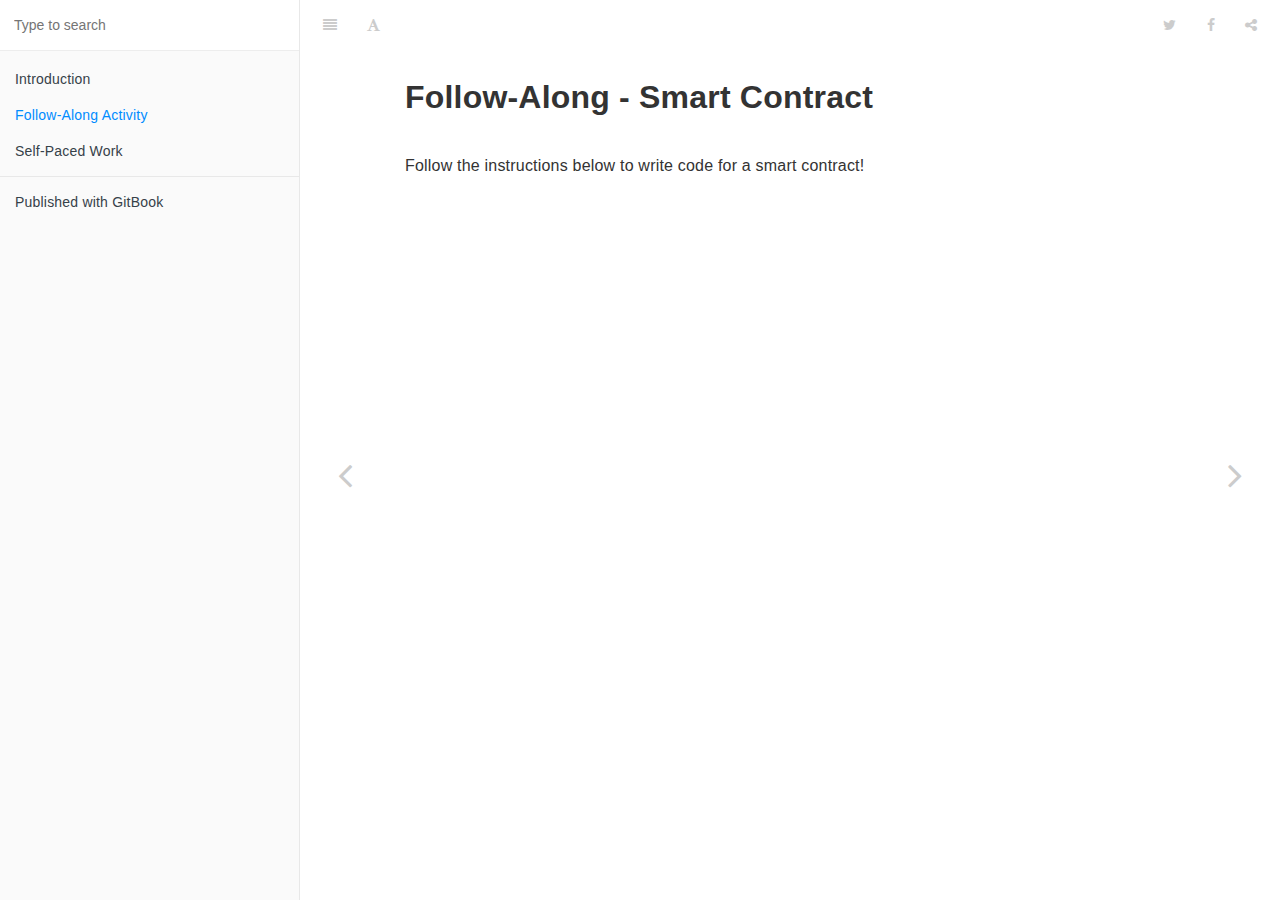
==== FollowAlong.html @ 3a4f3ade "Update gitbook 2022-05-25 12:16:59" ====
<!DOCTYPE HTML>
<html lang="" >
    <head>
        <meta charset="UTF-8">
        <meta content="text/html; charset=utf-8" http-equiv="Content-Type">
        <title>Follow-Along Activity · GitBook</title>
        <meta http-equiv="X-UA-Compatible" content="IE=edge" />
        <meta name="description" content="">
        <meta name="generator" content="GitBook 3.2.3">
        
        
        
    
    <link rel="stylesheet" href="gitbook/style.css">

    
            
                
                <link rel="stylesheet" href="gitbook/gitbook-plugin-highlight/website.css">
                
            
                
                <link rel="stylesheet" href="gitbook/gitbook-plugin-search/search.css">
                
            
                
                <link rel="stylesheet" href="gitbook/gitbook-plugin-fontsettings/website.css">
                
            
        

    

    
        
        <link rel="stylesheet" href="styles/website.css">
        
    
        
    
        
    
        
    
        
    
        
    

        
    
    
    <meta name="HandheldFriendly" content="true"/>
    <meta name="viewport" content="width=device-width, initial-scale=1, user-scalable=no">
    <meta name="apple-mobile-web-app-capable" content="yes">
    <meta name="apple-mobile-web-app-status-bar-style" content="black">
    <link rel="apple-touch-icon-precomposed" sizes="152x152" href="gitbook/images/apple-touch-icon-precomposed-152.png">
    <link rel="shortcut icon" href="gitbook/images/favicon.ico" type="image/x-icon">

    
    <link rel="next" href="SelfPacedWork.html" />
    
    
    <link rel="prev" href="./" />
    

    </head>
    <body>
        
<div class="book">
    <div class="book-summary">
        
            
<div id="book-search-input" role="search">
    <input type="text" placeholder="Type to search" />
</div>

            
                <nav role="navigation">
                


<ul class="summary">
    
    

    

    
        
        
    
        <li class="chapter " data-level="1.1" data-path="./">
            
                <a href="./">
            
                    
                    Introduction
            
                </a>
            

            
        </li>
    
        <li class="chapter active" data-level="1.2" data-path="FollowAlong.html">
            
                <a href="FollowAlong.html">
            
                    
                    Follow-Along Activity
            
                </a>
            

            
        </li>
    
        <li class="chapter " data-level="1.3" data-path="SelfPacedWork.html">
            
                <a href="SelfPacedWork.html">
            
                    
                    Self-Paced Work
            
                </a>
            

            
        </li>
    

    

    <li class="divider"></li>

    <li>
        <a href="https://www.gitbook.com" target="blank" class="gitbook-link">
            Published with GitBook
        </a>
    </li>
</ul>


                </nav>
            
        
    </div>

    <div class="book-body">
        
            <div class="body-inner">
                
                    

<div class="book-header" role="navigation">
    

    <!-- Title -->
    <h1>
        <i class="fa fa-circle-o-notch fa-spin"></i>
        <a href="." >Follow-Along Activity</a>
    </h1>
</div>




                    <div class="page-wrapper" tabindex="-1" role="main">
                        <div class="page-inner">
                            
<div id="book-search-results">
    <div class="search-noresults">
    
                                <section class="normal markdown-section">
                                
                                <h1 id="follow-along---smart-contract">Follow-Along - Smart Contract</h1>
<p>Follow the instructions below to write code for a smart contract!</p>

                                
                                </section>
                            
    </div>
    <div class="search-results">
        <div class="has-results">
            
            <h1 class="search-results-title"><span class='search-results-count'></span> results matching "<span class='search-query'></span>"</h1>
            <ul class="search-results-list"></ul>
            
        </div>
        <div class="no-results">
            
            <h1 class="search-results-title">No results matching "<span class='search-query'></span>"</h1>
            
        </div>
    </div>
</div>

                        </div>
                    </div>
                
            </div>

            
                
                <a href="./" class="navigation navigation-prev " aria-label="Previous page: Introduction">
                    <i class="fa fa-angle-left"></i>
                </a>
                
                
                <a href="SelfPacedWork.html" class="navigation navigation-next " aria-label="Next page: Self-Paced Work">
                    <i class="fa fa-angle-right"></i>
                </a>
                
            
        
    </div>

    <script>
        var gitbook = gitbook || [];
        gitbook.push(function() {
            gitbook.page.hasChanged({"page":{"title":"Follow-Along Activity","level":"1.2","depth":1,"next":{"title":"Self-Paced Work","level":"1.3","depth":1,"path":"SelfPacedWork.md","ref":"SelfPacedWork.md","articles":[]},"previous":{"title":"Introduction","level":"1.1","depth":1,"path":"StudentDesc.md","ref":"StudentDesc.md","articles":[]},"dir":"ltr"},"config":{"gitbook":"*","theme":"default","variables":{},"plugins":[],"pluginsConfig":{"highlight":{},"search":{},"lunr":{"maxIndexSize":1000000,"ignoreSpecialCharacters":false},"sharing":{"facebook":true,"twitter":true,"google":false,"weibo":false,"instapaper":false,"vk":false,"all":["facebook","google","twitter","weibo","instapaper"]},"fontsettings":{"theme":"white","family":"sans","size":2},"theme-default":{"styles":{"website":"styles/website.css","pdf":"styles/pdf.css","epub":"styles/epub.css","mobi":"styles/mobi.css","ebook":"styles/ebook.css","print":"styles/print.css"},"showLevel":false}},"structure":{"langs":"LANGS.md","readme":"StudentDesc.md","glossary":"GLOSSARY.md","summary":"SUMMARY.md"},"pdf":{"pageNumbers":true,"fontSize":12,"fontFamily":"Arial","paperSize":"a4","chapterMark":"pagebreak","pageBreaksBefore":"/","margin":{"right":62,"left":62,"top":56,"bottom":56}},"styles":{"website":"styles/website.css","pdf":"styles/pdf.css","epub":"styles/epub.css","mobi":"styles/mobi.css","ebook":"styles/ebook.css","print":"styles/print.css"}},"file":{"path":"FollowAlong.md","mtime":"2022-05-25T12:16:29.668Z","type":"markdown"},"gitbook":{"version":"3.2.3","time":"2022-05-25T12:16:58.258Z"},"basePath":".","book":{"language":""}});
        });
    </script>
</div>

        
    <script src="gitbook/gitbook.js"></script>
    <script src="gitbook/theme.js"></script>
    
        
        <script src="gitbook/gitbook-plugin-search/search-engine.js"></script>
        
    
        
        <script src="gitbook/gitbook-plugin-search/search.js"></script>
        
    
        
        <script src="gitbook/gitbook-plugin-lunr/lunr.min.js"></script>
        
    
        
        <script src="gitbook/gitbook-plugin-lunr/search-lunr.js"></script>
        
    
        
        <script src="gitbook/gitbook-plugin-sharing/buttons.js"></script>
        
    
        
        <script src="gitbook/gitbook-plugin-fontsettings/fontsettings.js"></script>
        
    

    </body>
</html>
---- gitbook/gitbook-plugin-highlight/website.css ----
.book .book-body .page-wrapper .page-inner section.normal pre,
.book .book-body .page-wrapper .page-inner section.normal code {
  /* http://jmblog.github.com/color-themes-for-google-code-highlightjs */
  /* Tomorrow Comment */
  /* Tomorrow Red */
  /* Tomorrow Orange */
  /* Tomorrow Yellow */
  /* Tomorrow Green */
  /* Tomorrow Aqua */
  /* Tomorrow Blue */
  /* Tomorrow Purple */
}
.book .book-body .page-wrapper .page-inner section.normal pre .hljs-comment,
.book .book-body .page-wrapper .page-inner section.normal code .hljs-comment,
.book .book-body .page-wrapper .page-inner section.normal pre .hljs-title,
.book .book-body .page-wrapper .page-inner section.normal code .hljs-title {
  color: #8e908c;
}
.book .book-body .page-wrapper .page-inner section.normal pre .hljs-variable,
.book .book-body .page-wrapper .page-inner section.normal code .hljs-variable,
.book .book-body .page-wrapper .page-inner section.normal pre .hljs-attribute,
.book .book-body .page-wrapper .page-inner section.normal code .hljs-attribute,
.book .book-body .page-wrapper .page-inner section.normal pre .hljs-tag,
.book .book-body .page-wrapper .page-inner section.normal code .hljs-tag,
.book .book-body .page-wrapper .page-inner section.normal pre .hljs-regexp,
.book .book-body .page-wrapper .page-inner section.normal code .hljs-regexp,
.book .book-body .page-wrapper .page-inner section.normal pre .hljs-deletion,
.book .book-body .page-wrapper .page-inner section.normal code .hljs-deletion,
.book .book-body .page-wrapper .page-inner section.normal pre .ruby .hljs-constant,
.book .book-body .page-wrapper .page-inner section.normal code .ruby .hljs-constant,
.book .book-body .page-wrapper .page-inner section.normal pre .xml .hljs-tag .hljs-title,
.book .book-body .page-wrapper .page-inner section.normal code .xml .hljs-tag .hljs-title,
.book .book-body .page-wrapper .page-inner section.normal pre .xml .hljs-pi,
.book .book-body .page-wrapper .page-inner section.normal code .xml .hljs-pi,
.book .book-body .page-wrapper .page-inner section.normal pre .xml .hljs-doctype,
.book .book-body .page-wrapper .page-inner section.normal code .xml .hljs-doctype,
.book .book-body .page-wrapper .page-inner section.normal pre .html .hljs-doctype,
.book .book-body .page-wrapper .page-inner section.normal code .html .hljs-doctype,
.book .book-body .page-wrapper .page-inner section.normal pre .css .hljs-id,
.book .book-body .page-wrapper .page-inner section.normal code .css .hljs-id,
.book .book-body .page-wrapper .page-inner section.normal pre .css .hljs-class,
.book .book-body .page-wrapper .page-inner section.normal code .css .hljs-class,
.book .book-body .page-wrapper .page-inner section.normal pre .css .hljs-pseudo,
.book .book-body .page-wrapper .page-inner section.normal code .css .hljs-pseudo {
  color: #c82829;
}
.book .book-body .page-wrapper .page-inner section.normal pre .hljs-number,
.book .book-body .page-wrapper .page-inner section.normal code .hljs-number,
.book .book-body .page-wrapper .page-inner section.normal pre .hljs-preprocessor,
.book .book-body .page-wrapper .page-inner section.normal code .hljs-preprocessor,
.book .book-body .page-wrapper .page-inner section.normal pre .hljs-pragma,
.book .book-body .page-wrapper .page-inner section.normal code .hljs-pragma,
.book .book-body .page-wrapper .page-inner section.normal pre .hljs-built_in,
.book .book-body .page-wrapper .page-inner section.normal code .hljs-built_in,
.book .book-body .page-wrapper .page-inner section.normal pre .hljs-literal,
.book .book-body .page-wrapper .page-inner section.normal code .hljs-literal,
.book .book-body .page-wrapper .page-inner section.normal pre .hljs-params,
.book .book-body .page-wrapper .page-inner section.normal code .hljs-params,
.book .book-body .page-wrapper .page-inner section.normal pre .hljs-constant,
.book .book-body .page-wrapper .page-inner section.normal code .hljs-constant {
  color: #f5871f;
}
.book .book-body .page-wrapper .page-inner section.normal pre .ruby .hljs-class .hljs-title,
.book .book-body .page-wrapper .page-inner section.normal code .ruby .hljs-class .hljs-title,
.book .book-body .page-wrapper .page-inner section.normal pre .css .hljs-rules .hljs-attribute,
.book .book-body .page-wrapper .page-inner section.normal code .css .hljs-rules .hljs-attribute {
  color: #eab700;
}
.book .book-body .page-wrapper .page-inner section.normal pre .hljs-string,
.book .book-body .page-wrapper .page-inner section.normal code .hljs-string,
.book .book-body .page-wrapper .page-inner section.normal pre .hljs-value,
.book .book-body .page-wrapper .page-inner section.normal code .hljs-value,
.book .book-body .page-wrapper .page-inner section.normal pre .hljs-inheritance,
.book .book-body .page-wrapper .page-inner section.normal code .hljs-inheritance,
.book .book-body .page-wrapper .page-inner section.normal pre .hljs-header,
.book .book-body .page-wrapper .page-inner section.normal code .hljs-header,
.book .book-body .page-wrapper .page-inner section.normal pre .hljs-addition,
.book .book-body .page-wrapper .page-inner section.normal code .hljs-addition,
.book .book-body .page-wrapper .page-inner section.normal pre .ruby .hljs-symbol,
.book .book-body .page-wrapper .page-inner section.normal code .ruby .hljs-symbol,
.book .book-body .page-wrapper .page-inner section.normal pre .xml .hljs-cdata,
.book .book-body .page-wrapper .page-inner section.normal code .xml .hljs-cdata {
  color: #718c00;
}
.book .book-body .page-wrapper .page-inner section.normal pre .css .hljs-hexcolor,
.book .book-body .page-wrapper .page-inner section.normal code .css .hljs-hexcolor {
  color: #3e999f;
}
.book .book-body .page-wrapper .page-inner section.normal pre .hljs-function,
.book .book-body .page-wrapper .page-inner section.normal code .hljs-function,
.book .book-body .page-wrapper .page-inner section.normal pre .python .hljs-decorator,
.book .book-body .page-wrapper .page-inner section.normal code .python .hljs-decorator,
.book .book-body .page-wrapper .page-inner section.normal pre .python .hljs-title,
.book .book-body .page-wrapper .page-inner section.normal code .python .hljs-title,
.book .book-body .page-wrapper .page-inner section.normal pre .ruby .hljs-function .hljs-title,
.book .book-body .page-wrapper .page-inner section.normal code .ruby .hljs-function .hljs-title,
.book .book-body .page-wrapper .page-inner section.normal pre .ruby .hljs-title .hljs-keyword,
.book .book-body .page-wrapper .page-inner section.normal code .ruby .hljs-title .hljs-keyword,
.book .book-body .page-wrapper .page-inner section.normal pre .perl .hljs-sub,
.book .book-body .page-wrapper .page-inner section.normal code .perl .hljs-sub,
.book .book-body .page-wrapper .page-inner section.normal pre .javascript .hljs-title,
.book .book-body .page-wrapper .page-inner section.normal code .javascript .hljs-title,
.book .book-body .page-wrapper .page-inner section.normal pre .coffeescript .hljs-title,
.book .book-body .page-wrapper .page-inner section.normal code .coffeescript .hljs-title {
  color: #4271ae;
}
.book .book-body .page-wrapper .page-inner section.normal pre .hljs-keyword,
.book .book-body .page-wrapper .page-inner section.normal code .hljs-keyword,
.book .book-body .page-wrapper .page-inner section.normal pre .javascript .hljs-function,
.book .book-body .page-wrapper .page-inner section.normal code .javascript .hljs-function {
  color: #8959a8;
}
.book .book-body .page-wrapper .page-inner section.normal pre .hljs,
.book .book-body .page-wrapper .page-inner section.normal code .hljs {
  display: block;
  background: white;
  color: #4d4d4c;
  padding: 0.5em;
}
.book .book-body .page-wrapper .page-inner section.normal pre .coffeescript .javascript,
.book .book-body .page-wrapper .page-inner section.normal code .coffeescript .javascript,
.book .book-body .page-wrapper .page-inner section.normal pre .javascript .xml,
.book .book-body .page-wrapper .page-inner section.normal code .javascript .xml,
.book .book-body .page-wrapper .page-inner section.normal pre .tex .hljs-formula,
.book .book-body .page-wrapper .page-inner section.normal code .tex .hljs-formula,
.book .book-body .page-wrapper .page-inner section.normal pre .xml .javascript,
.book .book-body .page-wrapper .page-inner section.normal code .xml .javascript,
.book .book-body .page-wrapper .page-inner section.normal pre .xml .vbscript,
.book .book-body .page-wrapper .page-inner section.normal code .xml .vbscript,
.book .book-body .page-wrapper .page-inner section.normal pre .xml .css,
.book .book-body .page-wrapper .page-inner section.normal code .xml .css,
.book .book-body .page-wrapper .page-inner section.normal pre .xml .hljs-cdata,
.book .book-body .page-wrapper .page-inner section.normal code .xml .hljs-cdata {
  opacity: 0.5;
}
.book.color-theme-1 .book-body .page-wrapper .page-inner section.normal pre,
.book.color-theme-1 .book-body .page-wrapper .page-inner section.normal code {
  /*

Orginal Style from ethanschoonover.com/solarized (c) Jeremy Hull <sourdrums@gmail.com>

*/
  /* Solarized Green */
  /* Solarized Cyan */
  /* Solarized Blue */
  /* Solarized Yellow */
  /* Solarized Orange */
  /* Solarized Red */
  /* Solarized Violet */
}
.book.color-theme-1 .book-body .page-wrapper .page-inner section.normal pre .hljs,
.book.color-theme-1 .book-body .page-wrapper .page-inner section.normal code .hljs {
  display: block;
  padding: 0.5em;
  background: #fdf6e3;
  color: #657b83;
}
.book.color-theme-1 .book-body .page-wrapper .page-inner section.normal pre .hljs-comment,
.book.color-theme-1 .book-body .page-wrapper .page-inner section.normal code .hljs-comment,
.book.color-theme-1 .book-body .page-wrapper .page-inner section.normal pre .hljs-template_comment,
.book.color-theme-1 .book-body .page-wrapper .page-inner section.normal code .hljs-template_comment,
.book.color-theme-1 .book-body .page-wrapper .page-inner section.normal pre .diff .hljs-header,
.book.color-theme-1 .book-body .page-wrapper .page-inner section.normal code .diff .hljs-header,
.book.color-theme-1 .book-body .page-wrapper .page-inner section.normal pre .hljs-doctype,
.book.color-theme-1 .book-body .page-wrapper .page-inner section.normal code .hljs-doctype,
.book.color-theme-1 .book-body .page-wrapper .page-inner section.normal pre .hljs-pi,
.book.color-theme-1 .book-body .page-wrapper .page-inner section.normal code .hljs-pi,
.book.color-theme-1 .book-body .page-wrapper .page-inner section.normal pre .lisp .hljs-string,
.book.color-theme-1 .book-body .page-wrapper .page-inner section.normal code .lisp .hljs-string,
.book.color-theme-1 .book-body .page-wrapper .page-inner section.normal pre .hljs-javadoc,
.book.color-theme-1 .book-body .page-wrapper .page-inner section.normal code .hljs-javadoc {
  color: #93a1a1;
}
.book.color-theme-1 .book-body .page-wrapper .page-inner section.normal pre .hljs-keyword,
.book.color-theme-1 .book-body .page-wrapper .page-inner section.normal code .hljs-keyword,
.book.color-theme-1 .book-body .page-wrapper .page-inner section.normal pre .hljs-winutils,
.book.color-theme-1 .book-body .page-wrapper .page-inner section.normal code .hljs-winutils,
.book.color-theme-1 .book-body .page-wrapper .page-inner section.normal pre .method,
.book.color-theme-1 .book-body .page-wrapper .page-inner section.normal code .method,
.book.color-theme-1 .book-body .page-wrapper .page-inner section.normal pre .hljs-addition,
.book.color-theme-1 .book-body .page-wrapper .page-inner section.normal code .hljs-addition,
.book.color-theme-1 .book-body .page-wrapper .page-inner section.normal pre .css .hljs-tag,
.book.color-theme-1 .book-body .page-wrapper .page-inner section.normal code .css .hljs-tag,
.book.color-theme-1 .book-body .page-wrapper .page-inner section.normal pre .hljs-request,
.book.color-theme-1 .book-body .page-wrapper .page-inner section.normal code .hljs-request,
.book.color-theme-1 .book-body .page-wrapper .page-inner section.normal pre .hljs-status,
.book.color-theme-1 .book-body .page-wrapper .page-inner section.normal code .hljs-status,
.book.color-theme-1 .book-body .page-wrapper .page-inner section.normal pre .nginx .hljs-title,
.book.color-theme-1 .book-body .page-wrapper .page-inner section.normal code .nginx .hljs-title {
  color: #859900;
}
.book.color-theme-1 .book-body .page-wrapper .page-inner section.normal pre .hljs-number,
.book.color-theme-1 .book-body .page-wrapper .page-inner section.normal code .hljs-number,
.book.color-theme-1 .book-body .page-wrapper .page-inner section.normal pre .hljs-command,
.book.color-theme-1 .book-body .page-wrapper .page-inner section.normal code .hljs-command,
.book.color-theme-1 .book-body .page-wrapper .page-inner section.normal pre .hljs-string,
.book.color-theme-1 .book-body .page-wrapper .page-inner section.normal code .hljs-string,
.book.color-theme-1 .book-body .page-wrapper .page-inner section.normal pre .hljs-tag .hljs-value,
.book.color-theme-1 .book-body .page-wrapper .page-inner section.normal code .hljs-tag .hljs-value,
.book.color-theme-1 .book-body .page-wrapper .page-inner section.normal pre .hljs-rules .hljs-value,
.book.color-theme-1 .book-body .page-wrapper .page-inner section.normal code .hljs-rules .hljs-value,
.book.color-theme-1 .book-body .page-wrapper .page-inner section.normal pre .hljs-phpdoc,
.book.color-theme-1 .book-body .page-wrapper .page-inner section.normal code .hljs-phpdoc,
.book.color-theme-1 .book-body .page-wrapper .page-inner section.normal pre .tex .hljs-formula,
.book.color-theme-1 .book-body .page-wrapper .page-inner section.normal code .tex .hljs-formula,
.book.color-theme-1 .book-body .page-wrapper .page-inner section.normal pre .hljs-regexp,
.book.color-theme-1 .book-body .page-wrapper .page-inner section.normal code .hljs-regexp,
.book.color-theme-1 .book-body .page-wrapper .page-inner section.normal pre .hljs-hexcolor,
.book.color-theme-1 .book-body .page-wrapper .page-inner section.normal code .hljs-hexcolor,
.book.color-theme-1 .book-body .page-wrapper .page-inner section.normal pre .hljs-link_url,
.book.color-theme-1 .book-body .page-wrapper .page-inner section.normal code .hljs-link_url {
  color: #2aa198;
}
.book.color-theme-1 .book-body .page-wrapper .page-inner section.normal pre .hljs-title,
.book.color-theme-1 .book-body .page-wrapper .page-inner section.normal code .hljs-title,
.book.color-theme-1 .book-body .page-wrapper .page-inner section.normal pre .hljs-localvars,
.book.color-theme-1 .book-body .page-wrapper .page-inner section.normal code .hljs-localvars,
.book.color-theme-1 .book-body .page-wrapper .page-inner section.normal pre .hljs-chunk,
.book.color-theme-1 .book-body .page-wrapper .page-inner section.normal code .hljs-chunk,
.book.color-theme-1 .book-body .page-wrapper .page-inner section.normal pre .hljs-decorator,
.book.color-theme-1 .book-body .page-wrapper .page-inner section.normal code .hljs-decorator,
.book.color-theme-1 .book-body .page-wrapper .page-inner section.normal pre .hljs-built_in,
.book.color-theme-1 .book-body .page-wrapper .page-inner section.normal code .hljs-built_in,
.book.color-theme-1 .book-body .page-wrapper .page-inner section.normal pre .hljs-identifier,
.book.color-theme-1 .book-body .page-wrapper .page-inner section.normal code .hljs-identifier,
.book.color-theme-1 .book-body .page-wrapper .page-inner section.normal pre .vhdl .hljs-literal,
.book.color-theme-1 .book-body .page-wrapper .page-inner section.normal code .vhdl .hljs-literal,
.book.color-theme-1 .book-body .page-wrapper .page-inner section.normal pre .hljs-id,
.book.color-theme-1 .book-body .page-wrapper .page-inner section.normal code .hljs-id,
.book.color-theme-1 .book-body .page-wrapper .page-inner section.normal pre .css .hljs-function,
.book.color-theme-1 .book-body .page-wrapper .page-inner section.normal code .css .hljs-function {
  color: #268bd2;
}
.book.color-theme-1 .book-body .page-wrapper .page-inner section.normal pre .hljs-attribute,
.book.color-theme-1 .book-body .page-wrapper .page-inner section.normal code .hljs-attribute,
.book.color-theme-1 .book-body .page-wrapper .page-inner section.normal pre .hljs-variable,
.book.color-theme-1 .book-body .page-wrapper .page-inner section.normal code .hljs-variable,
.book.color-theme-1 .book-body .page-wrapper .page-inner section.normal pre .lisp .hljs-body,
.book.color-theme-1 .book-body .page-wrapper .page-inner section.normal code .lisp .hljs-body,
.book.color-theme-1 .book-body .page-wrapper .page-inner section.normal pre .smalltalk .hljs-number,
.book.color-theme-1 .book-body .page-wrapper .page-inner section.normal code .smalltalk .hljs-number,
.book.color-theme-1 .book-body .page-wrapper .page-inner section.normal pre .hljs-constant,
.book.color-theme-1 .book-body .page-wrapper .page-inner section.normal code .hljs-constant,
.book.color-theme-1 .book-body .page-wrapper .page-inner section.normal pre .hljs-class .hljs-title,
.book.color-theme-1 .book-body .page-wrapper .page-inner section.normal code .hljs-class .hljs-title,
.book.color-theme-1 .book-body .page-wrapper .page-inner section.normal pre .hljs-parent,
.book.color-theme-1 .book-body .page-wrapper .page-inner section.normal code .hljs-parent,
.book.color-theme-1 .book-body .page-wrapper .page-inner section.normal pre .haskell .hljs-type,
.book.color-theme-1 .book-body .page-wrapper .page-inner section.normal code .haskell .hljs-type,
.book.color-theme-1 .book-body .page-wrapper .page-inner section.normal pre .hljs-link_reference,
.book.color-theme-1 .book-body .page-wrapper .page-inner section.normal code .hljs-link_reference {
  color: #b58900;
}
.book.color-theme-1 .book-body .page-wrapper .page-inner section.normal pre .hljs-preprocessor,
.book.color-theme-1 .book-body .page-wrapper .page-inner section.normal code .hljs-preprocessor,
.book.color-theme-1 .book-body .page-wrapper .page-inner section.normal pre .hljs-preprocessor .hljs-keyword,
.book.color-theme-1 .book-body .page-wrapper .page-inner section.normal code .hljs-preprocessor .hljs-keyword,
.book.color-theme-1 .book-body .page-wrapper .page-inner section.normal pre .hljs-pragma,
.book.color-theme-1 .book-body .page-wrapper .page-inner section.normal code .hljs-pragma,
.book.color-theme-1 .book-body .page-wrapper .page-inner section.normal pre .hljs-shebang,
.book.color-theme-1 .book-body .page-wrapper .page-inner section.normal code .hljs-shebang,
.book.color-theme-1 .book-body .page-wrapper .page-inner section.normal pre .hljs-symbol,
.book.color-theme-1 .book-body .page-wrapper .page-inner section.normal code .hljs-symbol,
.book.color-theme-1 .book-body .page-wrapper .page-inner section.normal pre .hljs-symbol .hljs-string,
.book.color-theme-1 .book-body .page-wrapper .page-inner section.normal code .hljs-symbol .hljs-string,
.book.color-theme-1 .book-body .page-wrapper .page-inner section.normal pre .diff .hljs-change,
.book.color-theme-1 .book-body .page-wrapper .page-inner section.normal code .diff .hljs-change,
.book.color-theme-1 .book-body .page-wrapper .page-inner section.normal pre .hljs-special,
.book.color-theme-1 .book-body .page-wrapper .page-inner section.normal code .hljs-special,
.book.color-theme-1 .book-body .page-wrapper .page-inner section.normal pre .hljs-attr_selector,
.book.color-theme-1 .book-body .page-wrapper .page-inner section.normal code .hljs-attr_selector,
.book.color-theme-1 .book-body .page-wrapper .page-inner section.normal pre .hljs-subst,
.book.color-theme-1 .book-body .page-wrapper .page-inner section.normal code .hljs-subst,
.book.color-theme-1 .book-body .page-wrapper .page-inner section.normal pre .hljs-cdata,
.book.color-theme-1 .book-body .page-wrapper .page-inner section.normal code .hljs-cdata,
.book.color-theme-1 .book-body .page-wrapper .page-inner section.normal pre .clojure .hljs-title,
.book.color-theme-1 .book-body .page-wrapper .page-inner section.normal code .clojure .hljs-title,
.book.color-theme-1 .book-body .page-wrapper .page-inner section.normal pre .css .hljs-pseudo,
.book.color-theme-1 .book-body .page-wrapper .page-inner section.normal code .css .hljs-pseudo,
.book.color-theme-1 .book-body .page-wrapper .page-inner section.normal pre .hljs-header,
.book.color-theme-1 .book-body .page-wrapper .page-inner section.normal code .hljs-header {
  color: #cb4b16;
}
.book.color-theme-1 .book-body .page-wrapper .page-inner section.normal pre .hljs-deletion,
.book.color-theme-1 .book-body .page-wrapper .page-inner section.normal code .hljs-deletion,
.book.color-theme-1 .book-body .page-wrapper .page-inner section.normal pre .hljs-important,
.book.color-theme-1 .book-body .page-wrapper .page-inner section.normal code .hljs-important {
  color: #dc322f;
}
.book.color-theme-1 .book-body .page-wrapper .page-inner section.normal pre .hljs-link_label,
.book.color-theme-1 .book-body .page-wrapper .page-inner section.normal code .hljs-link_label {
  color: #6c71c4;
}
.book.color-theme-1 .book-body .page-wrapper .page-inner section.normal pre .tex .hljs-formula,
.book.color-theme-1 .book-body .page-wrapper .page-inner section.normal code .tex .hljs-formula {
  background: #eee8d5;
}
.book.color-theme-2 .book-body .page-wrapper .page-inner section.normal pre,
.book.color-theme-2 .book-body .page-wrapper .page-inner section.normal code {
  /* Tomorrow Night Bright Theme */
  /* Original theme - https://github.com/chriskempson/tomorrow-theme */
  /* http://jmblog.github.com/color-themes-for-google-code-highlightjs */
  /* Tomorrow Comment */
  /* Tomorrow Red */
  /* Tomorrow Orange */
  /* Tomorrow Yellow */
  /* Tomorrow Green */
  /* Tomorrow Aqua */
  /* Tomorrow Blue */
  /* Tomorrow Purple */
}
.book.color-theme-2 .book-body .page-wrapper .page-inner section.normal pre .hljs-comment,
.book.color-theme-2 .book-body .page-wrapper .page-inner section.normal code .hljs-comment,
.book.color-theme-2 .book-body .page-wrapper .page-inner section.normal pre .hljs-title,
.book.color-theme-2 .book-body .page-wrapper .page-inner section.normal code .hljs-title {
  color: #969896;
}
.book.color-theme-2 .book-body .page-wrapper .page-inner section.normal pre .hljs-variable,
.book.color-theme-2 .book-body .page-wrapper .page-inner section.normal code .hljs-variable,
.book.color-theme-2 .book-body .page-wrapper .page-inner section.normal pre .hljs-attribute,
.book.color-theme-2 .book-body .page-wrapper .page-inner section.normal code .hljs-attribute,
.book.color-theme-2 .book-body .page-wrapper .page-inner section.normal pre .hljs-tag,
.book.color-theme-2 .book-body .page-wrapper .page-inner section.normal code .hljs-tag,
.book.color-theme-2 .book-body .page-wrapper .page-inner section.normal pre .hljs-regexp,
.book.color-theme-2 .book-body .page-wrapper .page-inner section.normal code .hljs-regexp,
.book.color-theme-2 .book-body .page-wrapper .page-inner section.normal pre .hljs-deletion,
.book.color-theme-2 .book-body .page-wrapper .page-inner section.normal code .hljs-deletion,
.book.color-theme-2 .book-body .page-wrapper .page-inner section.normal pre .ruby .hljs-constant,
.book.color-theme-2 .book-body .page-wrapper .page-inner section.normal code .ruby .hljs-constant,
.book.color-theme-2 .book-body .page-wrapper .page-inner section.normal pre .xml .hljs-tag .hljs-title,
.book.color-theme-2 .book-body .page-wrapper .page-inner section.normal code .xml .hljs-tag .hljs-title,
.book.color-theme-2 .book-body .page-wrapper .page-inner section.normal pre .xml .hljs-pi,
.book.color-theme-2 .book-body .page-wrapper .page-inner section.normal code .xml .hljs-pi,
.book.color-theme-2 .book-body .page-wrapper .page-inner section.normal pre .xml .hljs-doctype,
.book.color-theme-2 .book-body .page-wrapper .page-inner section.normal code .xml .hljs-doctype,
.book.color-theme-2 .book-body .page-wrapper .page-inner section.normal pre .html .hljs-doctype,
.book.color-theme-2 .book-body .page-wrapper .page-inner section.normal code .html .hljs-doctype,
.book.color-theme-2 .book-body .page-wrapper .page-inner section.normal pre .css .hljs-id,
.book.color-theme-2 .book-body .page-wrapper .page-inner section.normal code .css .hljs-id,
.book.color-theme-2 .book-body .page-wrapper .page-inner section.normal pre .css .hljs-class,
.book.color-theme-2 .book-body .page-wrapper .page-inner section.normal code .css .hljs-class,
.book.color-theme-2 .book-body .page-wrapper .page-inner section.normal pre .css .hljs-pseudo,
.book.color-theme-2 .book-body .page-wrapper .page-inner section.normal code .css .hljs-pseudo {
  color: #d54e53;
}
.book.color-theme-2 .book-body .page-wrapper .page-inner section.normal pre .hljs-number,
.book.color-theme-2 .book-body .page-wrapper .page-inner section.normal code .hljs-number,
.book.color-theme-2 .book-body .page-wrapper .page-inner section.normal pre .hljs-preprocessor,
.book.color-theme-2 .book-body .page-wrapper .page-inner section.normal code .hljs-preprocessor,
.book.color-theme-2 .book-body .page-wrapper .page-inner section.normal pre .hljs-pragma,
.book.color-theme-2 .book-body .page-wrapper .page-inner section.normal code .hljs-pragma,
.book.color-theme-2 .book-body .page-wrapper .page-inner section.normal pre .hljs-built_in,
.book.color-theme-2 .book-body .page-wrapper .page-inner section.normal code .hljs-built_in,
.book.color-theme-2 .book-body .page-wrapper .page-inner section.normal pre .hljs-literal,
.book.color-theme-2 .book-body .page-wrapper .page-inner section.normal code .hljs-literal,
.book.color-theme-2 .book-body .page-wrapper .page-inner section.normal pre .hljs-params,
.book.color-theme-2 .book-body .page-wrapper .page-inner section.normal code .hljs-params,
.book.color-theme-2 .book-body .page-wrapper .page-inner section.normal pre .hljs-constant,
.book.color-theme-2 .book-body .page-wrapper .page-inner section.normal code .hljs-constant {
  color: #e78c45;
}
.book.color-theme-2 .book-body .page-wrapper .page-inner section.normal pre .ruby .hljs-class .hljs-title,
.book.color-theme-2 .book-body .page-wrapper .page-inner section.normal code .ruby .hljs-class .hljs-title,
.book.color-theme-2 .book-body .page-wrapper .page-inner section.normal pre .css .hljs-rules .hljs-attribute,
.book.color-theme-2 .book-body .page-wrapper .page-inner section.normal code .css .hljs-rules .hljs-attribute {
  color: #e7c547;
}
.book.color-theme-2 .book-body .page-wrapper .page-inner section.normal pre .hljs-string,
.book.color-theme-2 .book-body .page-wrapper .page-inner section.normal code .hljs-string,
.book.color-theme-2 .book-body .page-wrapper .page-inner section.normal pre .hljs-value,
.book.color-theme-2 .book-body .page-wrapper .page-inner section.normal code .hljs-value,
.book.color-theme-2 .book-body .page-wrapper .page-inner section.normal pre .hljs-inheritance,
.book.color-theme-2 .book-body .page-wrapper .page-inner section.normal code .hljs-inheritance,
.book.color-theme-2 .book-body .page-wrapper .page-inner section.normal pre .hljs-header,
.book.color-theme-2 .book-body .page-wrapper .page-inner section.normal code .hljs-header,
.book.color-theme-2 .book-body .page-wrapper .page-inner section.normal pre .hljs-addition,
.book.color-theme-2 .book-body .page-wrapper .page-inner section.normal code .hljs-addition,
.book.color-theme-2 .book-body .page-wrapper .page-inner section.normal pre .ruby .hljs-symbol,
.book.color-theme-2 .book-body .page-wrapper .page-inner section.normal code .ruby .hljs-symbol,
.book.color-theme-2 .book-body .page-wrapper .page-inner section.normal pre .xml .hljs-cdata,
.book.color-theme-2 .book-body .page-wrapper .page-inner section.normal code .xml .hljs-cdata {
  color: #b9ca4a;
}
.book.color-theme-2 .book-body .page-wrapper .page-inner section.normal pre .css .hljs-hexcolor,
.book.color-theme-2 .book-body .page-wrapper .page-inner section.normal code .css .hljs-hexcolor {
  color: #70c0b1;
}
.book.color-theme-2 .book-body .page-wrapper .page-inner section.normal pre .hljs-function,
.book.color-theme-2 .book-body .page-wrapper .page-inner section.normal code .hljs-function,
.book.color-theme-2 .book-body .page-wrapper .page-inner section.normal pre .python .hljs-decorator,
.book.color-theme-2 .book-body .page-wrapper .page-inner section.normal code .python .hljs-decorator,
.book.color-theme-2 .book-body .page-wrapper .page-inner section.normal pre .python .hljs-title,
.book.color-theme-2 .book-body .page-wrapper .page-inner section.normal code .python .hljs-title,
.book.color-theme-2 .book-body .page-wrapper .page-inner section.normal pre .ruby .hljs-function .hljs-title,
.book.color-theme-2 .book-body .page-wrapper .page-inner section.normal code .ruby .hljs-function .hljs-title,
.book.color-theme-2 .book-body .page-wrapper .page-inner section.normal pre .ruby .hljs-title .hljs-keyword,
.book.color-theme-2 .book-body .page-wrapper .page-inner section.normal code .ruby .hljs-title .hljs-keyword,
.book.color-theme-2 .book-body .page-wrapper .page-inner section.normal pre .perl .hljs-sub,
.book.color-theme-2 .book-body .page-wrapper .page-inner section.normal code .perl .hljs-sub,
.book.color-theme-2 .book-body .page-wrapper .page-inner section.normal pre .javascript .hljs-title,
.book.color-theme-2 .book-body .page-wrapper .page-inner section.normal code .javascript .hljs-title,
.book.color-theme-2 .book-body .page-wrapper .page-inner section.normal pre .coffeescript .hljs-title,
.book.color-theme-2 .book-body .page-wrapper .page-inner section.normal code .coffeescript .hljs-title {
  color: #7aa6da;
}
.book.color-theme-2 .book-body .page-wrapper .page-inner section.normal pre .hljs-keyword,
.book.color-theme-2 .book-body .page-wrapper .page-inner section.normal code .hljs-keyword,
.book.color-theme-2 .book-body .page-wrapper .page-inner section.normal pre .javascript .hljs-function,
.book.color-theme-2 .book-body .page-wrapper .page-inner section.normal code .javascript .hljs-function {
  color: #c397d8;
}
.book.color-theme-2 .book-body .page-wrapper .page-inner section.normal pre .hljs,
.book.color-theme-2 .book-body .page-wrapper .page-inner section.normal code .hljs {
  display: block;
  background: black;
  color: #eaeaea;
  padding: 0.5em;
}
.book.color-theme-2 .book-body .page-wrapper .page-inner section.normal pre .coffeescript .javascript,
.book.color-theme-2 .book-body .page-wrapper .page-inner section.normal code .coffeescript .javascript,
.book.color-theme-2 .book-body .page-wrapper .page-inner section.normal pre .javascript .xml,
.book.color-theme-2 .book-body .page-wrapper .page-inner section.normal code .javascript .xml,
.book.color-theme-2 .book-body .page-wrapper .page-inner section.normal pre .tex .hljs-formula,
.book.color-theme-2 .book-body .page-wrapper .page-inner section.normal code .tex .hljs-formula,
.book.color-theme-2 .book-body .page-wrapper .page-inner section.normal pre .xml .javascript,
.book.color-theme-2 .book-body .page-wrapper .page-inner section.normal code .xml .javascript,
.book.color-theme-2 .book-body .page-wrapper .page-inner section.normal pre .xml .vbscript,
.book.color-theme-2 .book-body .page-wrapper .page-inner section.normal code .xml .vbscript,
.book.color-theme-2 .book-body .page-wrapper .page-inner section.normal pre .xml .css,
.book.color-theme-2 .book-body .page-wrapper .page-inner section.normal code .xml .css,
.book.color-theme-2 .book-body .page-wrapper .page-inner section.normal pre .xml .hljs-cdata,
.book.color-theme-2 .book-body .page-wrapper .page-inner section.normal code .xml .hljs-cdata {
  opacity: 0.5;
}
---- gitbook/gitbook-plugin-search/search.css ----
/*
    This CSS only styled the search results section, not the search input
    It defines the basic interraction to hide content when displaying results, etc
*/
#book-search-results .search-results {
  display: none;
}
#book-search-results .search-results ul.search-results-list {
  list-style-type: none;
  padding-left: 0;
}
#book-search-results .search-results ul.search-results-list li {
  margin-bottom: 1.5rem;
  padding-bottom: 0.5rem;
  /* Highlight results */
}
#book-search-results .search-results ul.search-results-list li p em {
  background-color: rgba(255, 220, 0, 0.4);
  font-style: normal;
}
#book-search-results .search-results .no-results {
  display: none;
}
#book-search-results.open .search-results {
  display: block;
}
#book-search-results.open .search-noresults {
  display: none;
}
#book-search-results.no-results .search-results .has-results {
  display: none;
}
#book-search-results.no-results .search-results .no-results {
  display: block;
}
---- gitbook/gitbook-plugin-fontsettings/website.css ----
/*
 * Theme 1
 */
.color-theme-1 .dropdown-menu {
  background-color: #111111;
  border-color: #7e888b;
}
.color-theme-1 .dropdown-menu .dropdown-caret .caret-inner {
  border-bottom: 9px solid #111111;
}
.color-theme-1 .dropdown-menu .buttons {
  border-color: #7e888b;
}
.color-theme-1 .dropdown-menu .button {
  color: #afa790;
}
.color-theme-1 .dropdown-menu .button:hover {
  color: #73553c;
}
/*
 * Theme 2
 */
.color-theme-2 .dropdown-menu {
  background-color: #2d3143;
  border-color: #272a3a;
}
.color-theme-2 .dropdown-menu .dropdown-caret .caret-inner {
  border-bottom: 9px solid #2d3143;
}
.color-theme-2 .dropdown-menu .buttons {
  border-color: #272a3a;
}
.color-theme-2 .dropdown-menu .button {
  color: #62677f;
}
.color-theme-2 .dropdown-menu .button:hover {
  color: #f4f4f5;
}
.book .book-header .font-settings .font-enlarge {
  line-height: 30px;
  font-size: 1.4em;
}
.book .book-header .font-settings .font-reduce {
  line-height: 30px;
  font-size: 1em;
}
.book.color-theme-1 .book-body {
  color: #704214;
  background: #f3eacb;
}
.book.color-theme-1 .book-body .page-wrapper .page-inner section {
  background: #f3eacb;
}
.book.color-theme-2 .book-body {
  color: #bdcadb;
  background: #1c1f2b;
}
.book.color-theme-2 .book-body .page-wrapper .page-inner section {
  background: #1c1f2b;
}
.book.font-size-0 .book-body .page-inner section {
  font-size: 1.2rem;
}
.book.font-size-1 .book-body .page-inner section {
  font-size: 1.4rem;
}
.book.font-size-2 .book-body .page-inner section {
  font-size: 1.6rem;
}
.book.font-size-3 .book-body .page-inner section {
  font-size: 2.2rem;
}
.book.font-size-4 .book-body .page-inner section {
  font-size: 4rem;
}
.book.font-family-0 {
  font-family: Georgia, serif;
}
.book.font-family-1 {
  font-family: "Helvetica Neue", Helvetica, Arial, sans-serif;
}
.book.color-theme-1 .book-body .page-wrapper .page-inner section.normal {
  color: #704214;
}
.book.color-theme-1 .book-body .page-wrapper .page-inner section.normal a {
  color: inherit;
}
.book.color-theme-1 .book-body .page-wrapper .page-inner section.normal h1,
.book.color-theme-1 .book-body .page-wrapper .page-inner section.normal h2,
.book.color-theme-1 .book-body .page-wrapper .page-inner section.normal h3,
.book.color-theme-1 .book-body .page-wrapper .page-inner section.normal h4,
.book.color-theme-1 .book-body .page-wrapper .page-inner section.normal h5,
.book.color-theme-1 .book-body .page-wrapper .page-inner section.normal h6 {
  color: inherit;
}
.book.color-theme-1 .book-body .page-wrapper .page-inner section.normal h1,
.book.color-theme-1 .book-body .page-wrapper .page-inner section.normal h2 {
  border-color: inherit;
}
.book.color-theme-1 .book-body .page-wrapper .page-inner section.normal h6 {
  color: inherit;
}
.book.color-theme-1 .book-body .page-wrapper .page-inner section.normal hr {
  background-color: inherit;
}
.book.color-theme-1 .book-body .page-wrapper .page-inner section.normal blockquote {
  border-color: inherit;
}
.book.color-theme-1 .book-body .page-wrapper .page-inner section.normal pre,
.book.color-theme-1 .book-body .page-wrapper .page-inner section.normal code {
  background: #fdf6e3;
  color: #657b83;
  border-color: #f8df9c;
}
.book.color-theme-1 .book-body .page-wrapper .page-inner section.normal .highlight {
  background-color: inherit;
}
.book.color-theme-1 .book-body .page-wrapper .page-inner section.normal table th,
.book.color-theme-1 .book-body .page-wrapper .page-inner section.normal table td {
  border-color: #f5d06c;
}
.book.color-theme-1 .book-body .page-wrapper .page-inner section.normal table tr {
  color: inherit;
  background-color: #fdf6e3;
  border-color: #444444;
}
.book.color-theme-1 .book-body .page-wrapper .page-inner section.normal table tr:nth-child(2n) {
  background-color: #fbeecb;
}
.book.color-theme-2 .book-body .page-wrapper .page-inner section.normal {
  color: #bdcadb;
}
.book.color-theme-2 .book-body .page-wrapper .page-inner section.normal a {
  color: #3eb1d0;
}
.book.color-theme-2 .book-body .page-wrapper .page-inner section.normal h1,
.book.color-theme-2 .book-body .page-wrapper .page-inner section.normal h2,
.book.color-theme-2 .book-body .page-wrapper .page-inner section.normal h3,
.book.color-theme-2 .book-body .page-wrapper .page-inner section.normal h4,
.book.color-theme-2 .book-body .page-wrapper .page-inner section.normal h5,
.book.color-theme-2 .book-body .page-wrapper .page-inner section.normal h6 {
  color: #fffffa;
}
.book.color-theme-2 .book-body .page-wrapper .page-inner section.normal h1,
.book.color-theme-2 .book-body .page-wrapper .page-inner section.normal h2 {
  border-color: #373b4e;
}
.book.color-theme-2 .book-body .page-wrapper .page-inner section.normal h6 {
  color: #373b4e;
}
.book.color-theme-2 .book-body .page-wrapper .page-inner section.normal hr {
  background-color: #373b4e;
}
.book.color-theme-2 .book-body .page-wrapper .page-inner section.normal blockquote {
  border-color: #373b4e;
}
.book.color-theme-2 .book-body .page-wrapper .page-inner section.normal pre,
.book.color-theme-2 .book-body .page-wrapper .page-inner section.normal code {
  color: #9dbed8;
  background: #2d3143;
  border-color: #2d3143;
}
.book.color-theme-2 .book-body .page-wrapper .page-inner section.normal .highlight {
  background-color: #282a39;
}
.book.color-theme-2 .book-body .page-wrapper .page-inner section.normal table th,
.book.color-theme-2 .book-body .page-wrapper .page-inner section.normal table td {
  border-color: #3b3f54;
}
.book.color-theme-2 .book-body .page-wrapper .page-inner section.normal table tr {
  color: #b6c2d2;
  background-color: #2d3143;
  border-color: #3b3f54;
}
.book.color-theme-2 .book-body .page-wrapper .page-inner section.normal table tr:nth-child(2n) {
  background-color: #35394b;
}
.book.color-theme-1 .book-header {
  color: #afa790;
  background: transparent;
}
.book.color-theme-1 .book-header .btn {
  color: #afa790;
}
.book.color-theme-1 .book-header .btn:hover {
  color: #73553c;
  background: none;
}
.book.color-theme-1 .book-header h1 {
  color: #704214;
}
.book.color-theme-2 .book-header {
  color: #7e888b;
  background: transparent;
}
.book.color-theme-2 .book-header .btn {
  color: #3b3f54;
}
.book.color-theme-2 .book-header .btn:hover {
  color: #fffff5;
  background: none;
}
.book.color-theme-2 .book-header h1 {
  color: #bdcadb;
}
.book.color-theme-1 .book-body .navigation {
  color: #afa790;
}
.book.color-theme-1 .book-body .navigation:hover {
  color: #73553c;
}
.book.color-theme-2 .book-body .navigation {
  color: #383f52;
}
.book.color-theme-2 .book-body .navigation:hover {
  color: #fffff5;
}
/*
 * Theme 1
 */
.book.color-theme-1 .book-summary {
  color: #afa790;
  background: #111111;
  border-right: 1px solid rgba(0, 0, 0, 0.07);
}
.book.color-theme-1 .book-summary .book-search {
  background: transparent;
}
.book.color-theme-1 .book-summary .book-search input,
.book.color-theme-1 .book-summary .book-search input:focus {
  border: 1px solid transparent;
}
.book.color-theme-1 .book-summary ul.summary li.divider {
  background: #7e888b;
  box-shadow: none;
}
.book.color-theme-1 .book-summary ul.summary li i.fa-check {
  color: #33cc33;
}
.book.color-theme-1 .book-summary ul.summary li.done > a {
  color: #877f6a;
}
.book.color-theme-1 .book-summary ul.summary li a,
.book.color-theme-1 .book-summary ul.summary li span {
  color: #877f6a;
  background: transparent;
  font-weight: normal;
}
.book.color-theme-1 .book-summary ul.summary li.active > a,
.book.color-theme-1 .book-summary ul.summary li a:hover {
  color: #704214;
  background: transparent;
  font-weight: normal;
}
/*
 * Theme 2
 */
.book.color-theme-2 .book-summary {
  color: #bcc1d2;
  background: #2d3143;
  border-right: none;
}
.book.color-theme-2 .book-summary .book-search {
  background: transparent;
}
.book.color-theme-2 .book-summary .book-search input,
.book.color-theme-2 .book-summary .book-search input:focus {
  border: 1px solid transparent;
}
.book.color-theme-2 .book-summary ul.summary li.divider {
  background: #272a3a;
  box-shadow: none;
}
.book.color-theme-2 .book-summary ul.summary li i.fa-check {
  color: #33cc33;
}
.book.color-theme-2 .book-summary ul.summary li.done > a {
  color: #62687f;
}
.book.color-theme-2 .book-summary ul.summary li a,
.book.color-theme-2 .book-summary ul.summary li span {
  color: #c1c6d7;
  background: transparent;
  font-weight: 600;
}
.book.color-theme-2 .book-summary ul.summary li.active > a,
.book.color-theme-2 .book-summary ul.summary li a:hover {
  color: #f4f4f5;
  background: #252737;
  font-weight: 600;
}
---- styles/website.css ----
h2 {
    border-bottom: 1px solid #ddd;
}
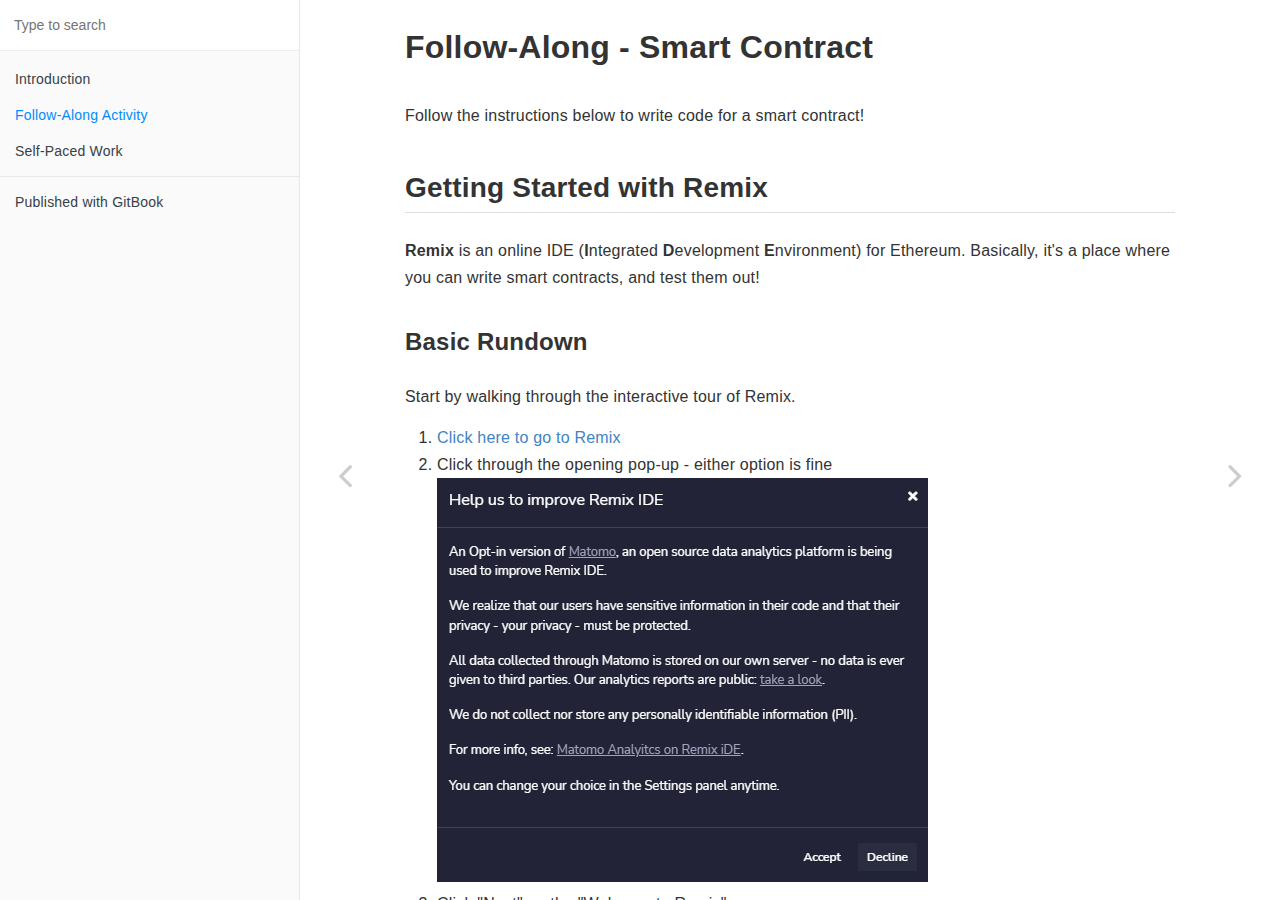
==== commit f28d6d43: "Update gitbook 2022-06-10 12:42:01" ====
--- a/FollowAlong.html
+++ b/FollowAlong.html
@@ -177,6 +177,182 @@
                                 
                                 <h1 id="follow-along---smart-contract">Follow-Along - Smart Contract</h1>
 <p>Follow the instructions below to write code for a smart contract!</p>
+<h2 id="getting-started-with-remix">Getting Started with Remix</h2>
+<p><strong>Remix</strong> is an online IDE (<strong>I</strong>ntegrated <strong>D</strong>evelopment <strong>E</strong>nvironment) for Ethereum. Basically, it&apos;s a place where you can write smart contracts, and test them out!</p>
+<h3 id="basic-rundown">Basic Rundown</h3>
+<p>Start by walking through the interactive tour of Remix.</p>
+<ol>
+<li><a href="https://remix.ethereum.org/" target="_blank">Click here to go to Remix</a></li>
+<li>Click through the opening pop-up - either option is fine<br><img src="Assets/improveremix.png" alt=""></li>
+<li>Click &quot;Next&quot; on the &quot;Welcome to Remix&quot; pop-up<br><img src="Assets/welcometoremix.png" alt=""></li>
+<li>The next pop-up shows where the compiler is - this is where code is saved and built<br><img src="Assets/soliditycompiler.png" alt=""></li>
+<li>The pop-up after that shows where the deployment is - this is where you can test out the smart contracts you&apos;ve built<br><img src="Assets/deploycontract.png" alt=""></li>
+</ol>
+<h3 id="running-code">Running Code</h3>
+<p>Now it&apos;s time to run some code!</p>
+<ol>
+<li>On the left side of the screen, click the &quot;Files&quot; menu, open the &quot;Contracts&quot; folder, and click on the <strong>1_Storage.sol</strong> file to open it<br><img src="Assets/openstoragesol.png" alt=""></li>
+<li>Take a look at the code - there is a <strong>number</strong>, a <strong>store</strong> function, and a <strong>retrieve</strong> function  <ul>
+<li>Don&apos;t worry if this doesn&apos;t make too much sense!</li>
+</ul>
+</li>
+<li>Save and build the code by opening the &quot;Compiler&quot; menu, and clicking the &quot;Compile 1_Storage.sol&quot; button<br><img src="Assets/compilebutton.png" alt=""></li>
+<li>Now, test the code by opening the &quot;Deploy&quot; menu, and clicking the &quot;Deploy&quot; button<br><img src="Assets/deploybutton.png" alt=""></li>
+<li>The contract is live! Scroll down and open it up to see how it looks<br><img src="Assets/deployedstorage.png" alt=""></li>
+<li>Enter a number, and click the &quot;store&quot; button</li>
+<li>Click the &quot;retrieve&quot; button, and verify that the stored number appears!</li>
+</ol>
+<p>This contract is quite simple, but it shows the basic flow of Remix - write code, compile it, and deploy it.</p>
+<h2 id="song-lyrics-nft---using-the-deployment">Song Lyrics NFT - Using the Deployment</h2>
+<p>Now that the basic stuff is out of the way, it&apos;s time to get into something a little more interesting.</p>
+<h3 id="deploying-the-contract">Deploying the Contract</h3>
+<p>There is some starter code for the Song Contract:</p>
+<div id="pre-remix-code" style="display: none">
+  Note: Changing the code in the JS block below will update the &quot;Click here to open new code&quot; remix link.
+</div>
+
+<pre><code class="lang-js"><span class="hljs-comment">// SPDX-License-Identifier: Unlicense</span>
+pragma solidity ^<span class="hljs-number">0.8</span><span class="hljs-number">.4</span>;
+
+<span class="hljs-keyword">import</span> <span class="hljs-string">&quot;@openzeppelin/contracts/token/ERC721/ERC721.sol&quot;</span>;
+<span class="hljs-keyword">import</span> <span class="hljs-string">&quot;@openzeppelin/contracts/access/Ownable.sol&quot;</span>;
+
+<span class="hljs-comment">// Data about each song</span>
+struct Song {
+    string name;
+    string lyrics;
+}
+
+<span class="hljs-comment">// Contract</span>
+contract SongsContract is ERC721, Ownable {
+    <span class="hljs-comment">// What does it cost to create a new NFT?</span>
+    uint256 public mintPrice;
+
+    <span class="hljs-comment">// Keep track of an ID for each token</span>
+    uint256 currentTokenId = <span class="hljs-number">0</span>;
+
+    <span class="hljs-comment">// Check if minting is currently allowed</span>
+    bool public isMintEnabled = <span class="hljs-literal">false</span>;
+
+    <span class="hljs-comment">// Our list of songs stored as NFTs</span>
+    Song[] public songs;
+
+    <span class="hljs-comment">// Mapping song IDs to owners - see who owns a given song</span>
+    mapping(uint256 =&gt; address) public songOwners;
+
+    <span class="hljs-comment">// Mapping owners to song count - see how many songs someone owns</span>
+    mapping(address =&gt; uint256) public ownerSongCount;
+
+    <span class="hljs-comment">// Set the name and symbol of the token</span>
+    <span class="hljs-keyword">constructor</span>() payable ERC721(&quot;SongMint&quot;, &quot;SNG&quot;) {
+        <span class="hljs-comment">// Set the price</span>
+        mintPrice = <span class="hljs-number">50000</span> wei;
+    }
+
+    <span class="hljs-comment">// Function to enable and disable minting</span>
+    <span class="hljs-function"><span class="hljs-keyword">function</span> <span class="hljs-title">toggleIsMintEnabled</span>(<span class="hljs-params"></span>) <span class="hljs-title">external</span> <span class="hljs-title">onlyOwner</span> </span>{
+        isMintEnabled = !isMintEnabled;
+    }
+
+    <span class="hljs-comment">// Function to get the lyrics for a given song name</span>
+    <span class="hljs-function"><span class="hljs-keyword">function</span> <span class="hljs-title">getLyricsForSong</span>(<span class="hljs-params">string calldata songName</span>) <span class="hljs-title">external</span> <span class="hljs-title">view</span> <span class="hljs-title">returns</span>(<span class="hljs-params">string memory lyrics</span>) </span>{
+        <span class="hljs-comment">// Loop through each song in the list</span>
+        <span class="hljs-keyword">for</span> (uint256 i = <span class="hljs-number">0</span>; i &lt; songs.length; i++) {
+            <span class="hljs-comment">// If we found the song we are looking for...</span>
+            <span class="hljs-keyword">if</span> (keccak256(abi.encodePacked(songs[i].name)) == keccak256(abi.encodePacked(songName))) {
+                <span class="hljs-comment">// Return the lyrics for the song!</span>
+                <span class="hljs-keyword">return</span> songs[i].lyrics;
+            }
+        }
+
+        <span class="hljs-comment">// We couldn&apos;t find a song with that name :(</span>
+        <span class="hljs-keyword">return</span> <span class="hljs-string">&quot;No song found&quot;</span>;
+    }
+
+    <span class="hljs-comment">// Find all the songs owned by a given address</span>
+    <span class="hljs-function"><span class="hljs-keyword">function</span> <span class="hljs-title">getSongsByOwner</span>(<span class="hljs-params">address owner</span>) <span class="hljs-title">public</span> <span class="hljs-title">view</span> <span class="hljs-title">returns</span>(<span class="hljs-params">uint256[] memory</span>) </span>{
+        <span class="hljs-comment">// Create a new list</span>
+        uint256[] memory result = <span class="hljs-keyword">new</span> uint256[](ownerSongCount[owner]);
+
+        <span class="hljs-comment">// Setup a counter to keep track of how many songs we have</span>
+        uint256 counter = <span class="hljs-number">0</span>;
+
+        <span class="hljs-comment">// Loop through each song</span>
+        <span class="hljs-keyword">for</span> (uint256 i = <span class="hljs-number">0</span>; i &lt; songs.length; i++) {
+            <span class="hljs-comment">// If the owner owns this song...</span>
+            <span class="hljs-keyword">if</span> (songOwners[i] == owner) {
+                <span class="hljs-comment">// Add the song ID to the list</span>
+                result[counter] = i;
+
+                <span class="hljs-comment">// Make the counter go up by one</span>
+                counter++;
+            }
+        }
+
+        <span class="hljs-comment">// Return the list</span>
+        <span class="hljs-keyword">return</span> result;
+    }
+
+    <span class="hljs-comment">// Create the NFT based on the song name and song lyrics</span>
+    <span class="hljs-function"><span class="hljs-keyword">function</span> <span class="hljs-title">mint</span>(<span class="hljs-params">string calldata songName, string calldata songLyrics</span>) <span class="hljs-title">external</span> <span class="hljs-title">payable</span> </span>{
+        <span class="hljs-comment">// Check if minting is enabled</span>
+        <span class="hljs-built_in">require</span>(isMintEnabled, <span class="hljs-string">&quot;minting not enabled&quot;</span>);
+
+        <span class="hljs-comment">// Check if the caller provided the proper amount of currency</span>
+        <span class="hljs-built_in">require</span>(msg.value == mintPrice, <span class="hljs-string">&quot;wrong value&quot;</span>);
+
+        <span class="hljs-comment">// Make sure a song with this name does not already exist</span>
+        <span class="hljs-built_in">require</span>(!songNameExists(songName), <span class="hljs-string">&quot;song with that name already exists&quot;</span>);
+
+        <span class="hljs-comment">// Make sure a song with these lyrics does not already exist</span>
+        <span class="hljs-built_in">require</span>(!songLyricsExists(songLyrics), <span class="hljs-string">&quot;song with those lyrics already exists&quot;</span>);
+
+        <span class="hljs-comment">// Make a new song with the name and lyrics, and add it to our list</span>
+        Song memory newSong = Song(songName, songLyrics);
+        songs.push(newSong);
+
+        <span class="hljs-comment">// Set the owner of the new song to be the caller</span>
+        songOwners[currentTokenId] = msg.sender;
+        ownerSongCount[msg.sender]++;
+
+        <span class="hljs-comment">// Mint the NFT!</span>
+        _safeMint(msg.sender, currentTokenId);
+
+        <span class="hljs-comment">// Update our current token ID for next time</span>
+        currentTokenId++;
+    }
+
+    <span class="hljs-comment">// Helper function - check if a song with the given name already exists</span>
+    <span class="hljs-function"><span class="hljs-keyword">function</span> <span class="hljs-title">songNameExists</span>(<span class="hljs-params">string calldata songName</span>) <span class="hljs-title">private</span> <span class="hljs-title">view</span> <span class="hljs-title">returns</span>(<span class="hljs-params">bool exists</span>) </span>{
+        <span class="hljs-keyword">for</span> (uint256 i = <span class="hljs-number">0</span>; i &lt; songs.length; i++) {
+            <span class="hljs-keyword">if</span> (keccak256(abi.encodePacked(songs[i].name)) == keccak256(abi.encodePacked(songName))) {
+                <span class="hljs-keyword">return</span> <span class="hljs-literal">true</span>;
+            }
+        }
+
+        <span class="hljs-keyword">return</span> <span class="hljs-literal">false</span>;
+    }
+
+    <span class="hljs-comment">// Just a little test</span>
+
+    <span class="hljs-comment">// Helper function - check if a song with the given lyrics already exists</span>
+    <span class="hljs-function"><span class="hljs-keyword">function</span> <span class="hljs-title">songLyricsExists</span>(<span class="hljs-params">string calldata songLyrics</span>) <span class="hljs-title">private</span> <span class="hljs-title">view</span> <span class="hljs-title">returns</span>(<span class="hljs-params">bool exists</span>) </span>{
+        <span class="hljs-keyword">for</span> (uint256 i = <span class="hljs-number">0</span>; i &lt; songs.length; i++) {
+            <span class="hljs-keyword">if</span> (keccak256(abi.encodePacked(songs[i].lyrics)) == keccak256(abi.encodePacked(songLyrics))) {
+                <span class="hljs-keyword">return</span> <span class="hljs-literal">true</span>;
+            }
+        }
+
+        <span class="hljs-keyword">return</span> <span class="hljs-literal">false</span>;
+    }
+}
+</code></pre>
+<ol>
+<li><a id="remix-url" target="_blank">Click here to open the new code</a></li>
+</ol>
+<h2 id="song-lyrics-nft---updating-the-code">Song Lyrics NFT - Updating the Code</h2>
+<h3 id="adding-an-artist">Adding an Artist</h3>
+<h3 id=""> </h3>
 
                                 
                                 </section>
@@ -220,7 +396,7 @@
     <script>
         var gitbook = gitbook || [];
         gitbook.push(function() {
-            gitbook.page.hasChanged({"page":{"title":"Follow-Along Activity","level":"1.2","depth":1,"next":{"title":"Self-Paced Work","level":"1.3","depth":1,"path":"SelfPacedWork.md","ref":"SelfPacedWork.md","articles":[]},"previous":{"title":"Introduction","level":"1.1","depth":1,"path":"StudentDesc.md","ref":"StudentDesc.md","articles":[]},"dir":"ltr"},"config":{"gitbook":"*","theme":"default","variables":{},"plugins":[],"pluginsConfig":{"highlight":{},"search":{},"lunr":{"maxIndexSize":1000000,"ignoreSpecialCharacters":false},"sharing":{"facebook":true,"twitter":true,"google":false,"weibo":false,"instapaper":false,"vk":false,"all":["facebook","google","twitter","weibo","instapaper"]},"fontsettings":{"theme":"white","family":"sans","size":2},"theme-default":{"styles":{"website":"styles/website.css","pdf":"styles/pdf.css","epub":"styles/epub.css","mobi":"styles/mobi.css","ebook":"styles/ebook.css","print":"styles/print.css"},"showLevel":false}},"structure":{"langs":"LANGS.md","readme":"StudentDesc.md","glossary":"GLOSSARY.md","summary":"SUMMARY.md"},"pdf":{"pageNumbers":true,"fontSize":12,"fontFamily":"Arial","paperSize":"a4","chapterMark":"pagebreak","pageBreaksBefore":"/","margin":{"right":62,"left":62,"top":56,"bottom":56}},"styles":{"website":"styles/website.css","pdf":"styles/pdf.css","epub":"styles/epub.css","mobi":"styles/mobi.css","ebook":"styles/ebook.css","print":"styles/print.css"}},"file":{"path":"FollowAlong.md","mtime":"2022-05-25T12:16:29.668Z","type":"markdown"},"gitbook":{"version":"3.2.3","time":"2022-05-25T12:16:58.258Z"},"basePath":".","book":{"language":""}});
+            gitbook.page.hasChanged({"page":{"title":"Follow-Along Activity","level":"1.2","depth":1,"next":{"title":"Self-Paced Work","level":"1.3","depth":1,"path":"SelfPacedWork.md","ref":"SelfPacedWork.md","articles":[]},"previous":{"title":"Introduction","level":"1.1","depth":1,"path":"StudentDesc.md","ref":"StudentDesc.md","articles":[]},"dir":"ltr"},"config":{"gitbook":"*","theme":"default","variables":{},"plugins":["scripts"],"pluginsConfig":{"scripts":{"files":["./getRemixUrl.js"]},"highlight":{},"search":{},"lunr":{"maxIndexSize":1000000,"ignoreSpecialCharacters":false},"sharing":{"facebook":true,"twitter":true,"google":false,"weibo":false,"instapaper":false,"vk":false,"all":["facebook","google","twitter","weibo","instapaper"]},"fontsettings":{"theme":"white","family":"sans","size":2},"theme-default":{"styles":{"website":"styles/website.css","pdf":"styles/pdf.css","epub":"styles/epub.css","mobi":"styles/mobi.css","ebook":"styles/ebook.css","print":"styles/print.css"},"showLevel":false}},"structure":{"langs":"LANGS.md","readme":"StudentDesc.md","glossary":"GLOSSARY.md","summary":"SUMMARY.md"},"pdf":{"pageNumbers":true,"fontSize":12,"fontFamily":"Arial","paperSize":"a4","chapterMark":"pagebreak","pageBreaksBefore":"/","margin":{"right":62,"left":62,"top":56,"bottom":56}},"styles":{"website":"styles/website.css","pdf":"styles/pdf.css","epub":"styles/epub.css","mobi":"styles/mobi.css","ebook":"styles/ebook.css","print":"styles/print.css"}},"file":{"path":"FollowAlong.md","mtime":"2022-06-10T12:41:12.546Z","type":"markdown"},"gitbook":{"version":"3.2.3","time":"2022-06-10T12:41:57.105Z"},"basePath":".","book":{"language":""}});
         });
     </script>
 </div>
@@ -230,6 +406,10 @@
     <script src="gitbook/theme.js"></script>
     
         
+        <script src="gitbook/gitbook-plugin-scripts/04bf4477fb6757d1a7a8617b11abfbe6-getRemixUrl.js"></script>
+        
+    
+        
         <script src="gitbook/gitbook-plugin-search/search-engine.js"></script>
         
     
